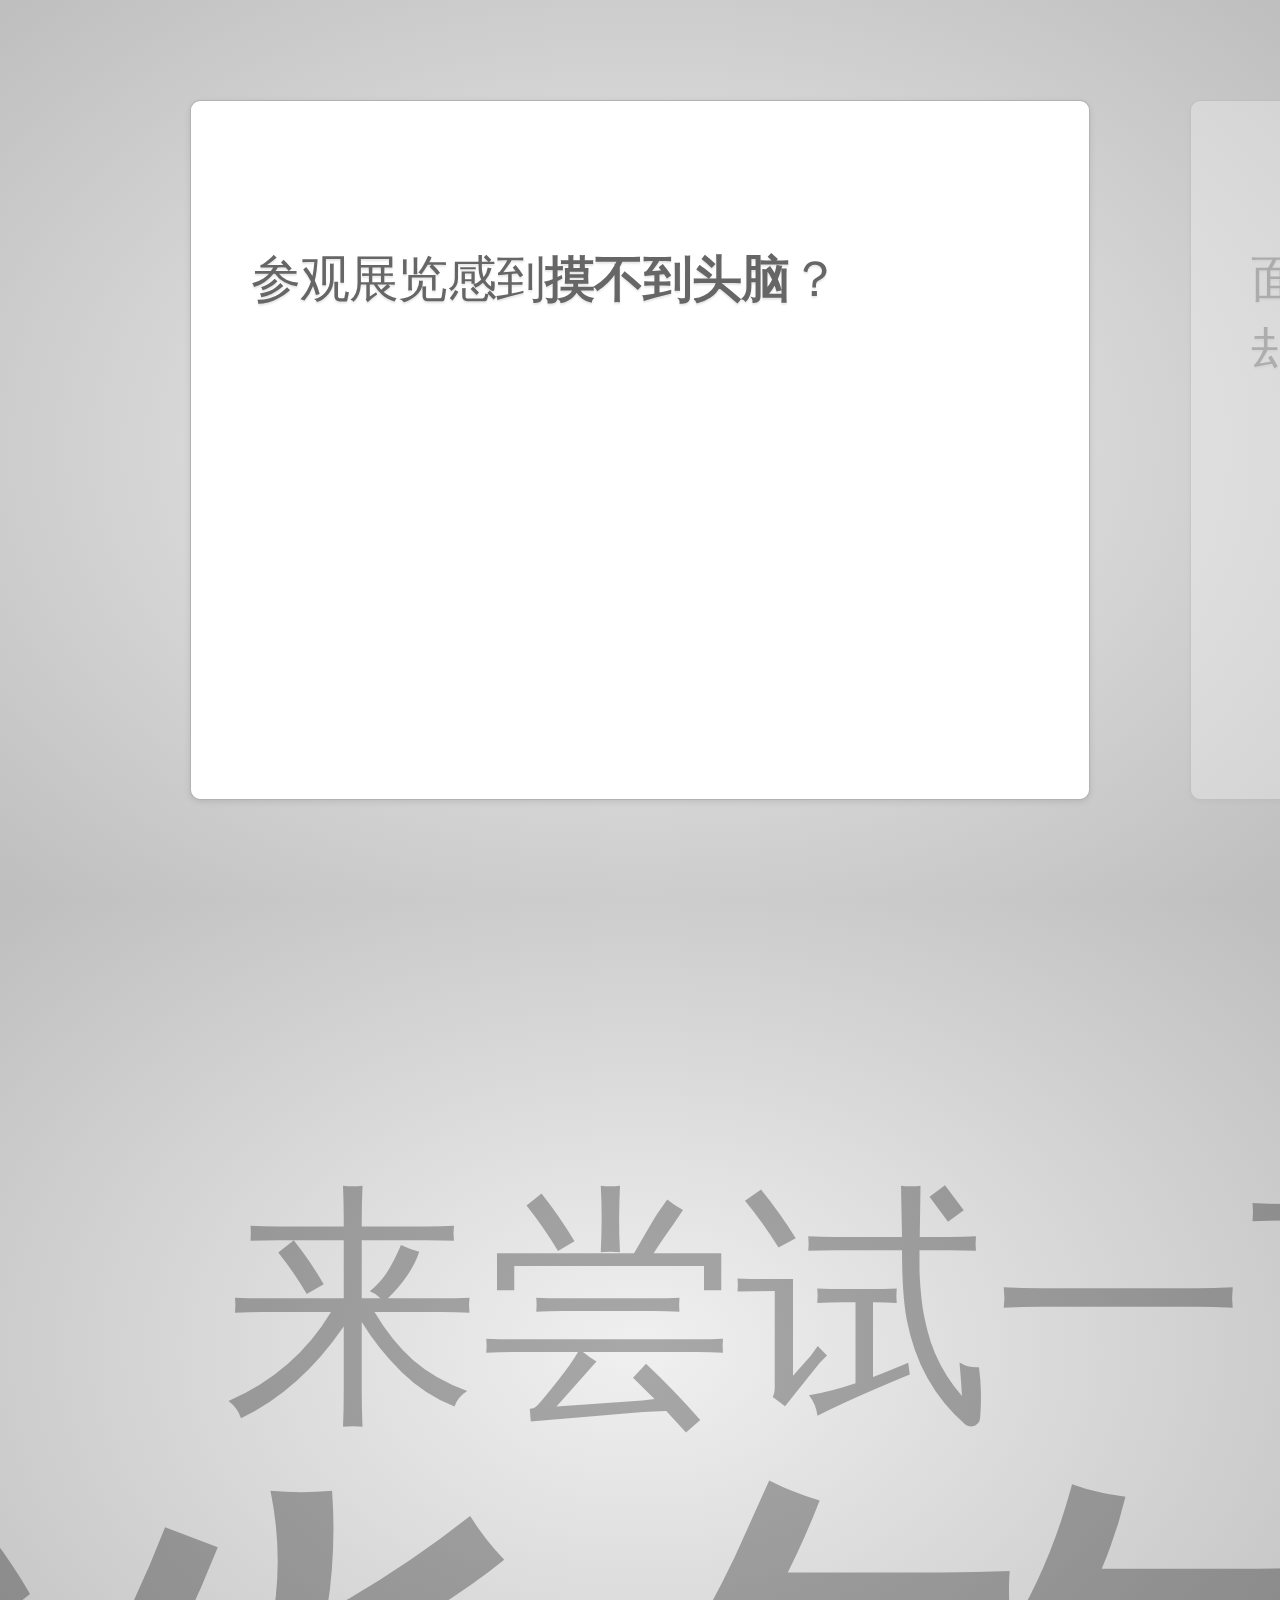
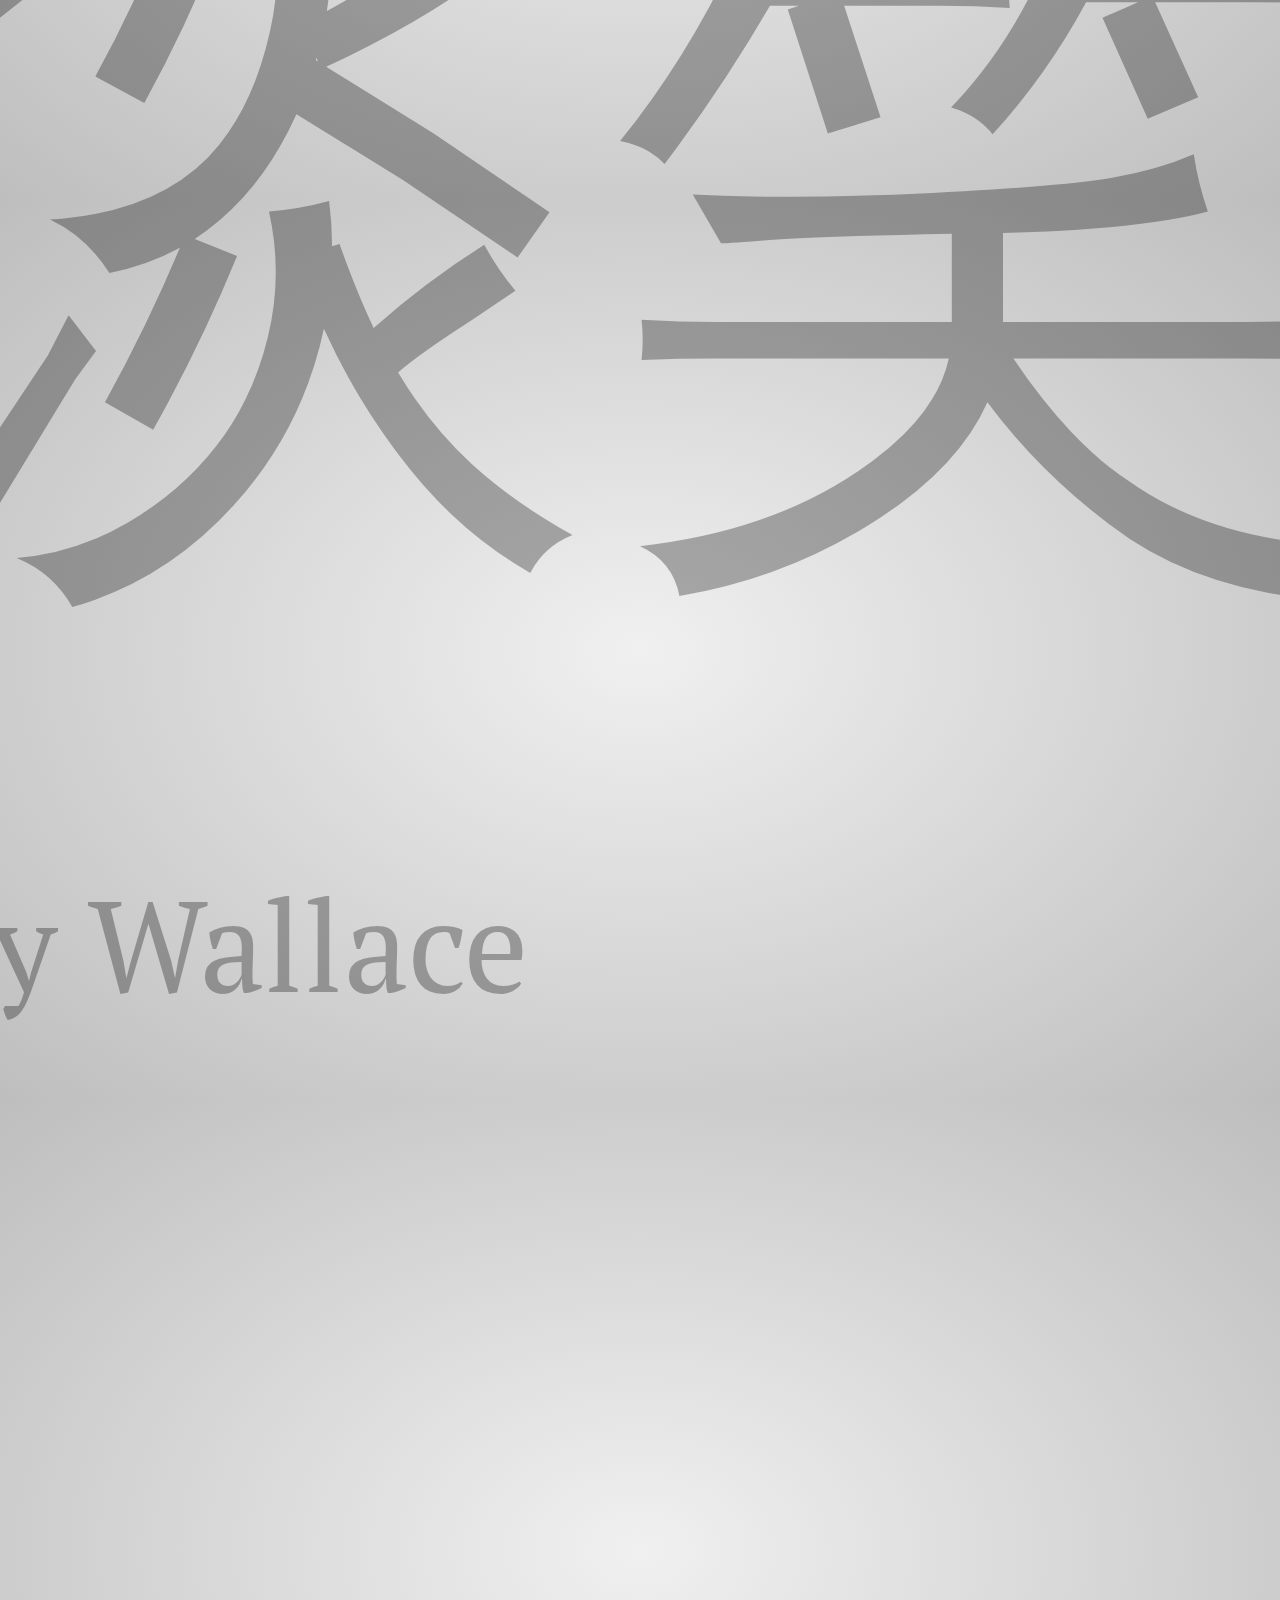
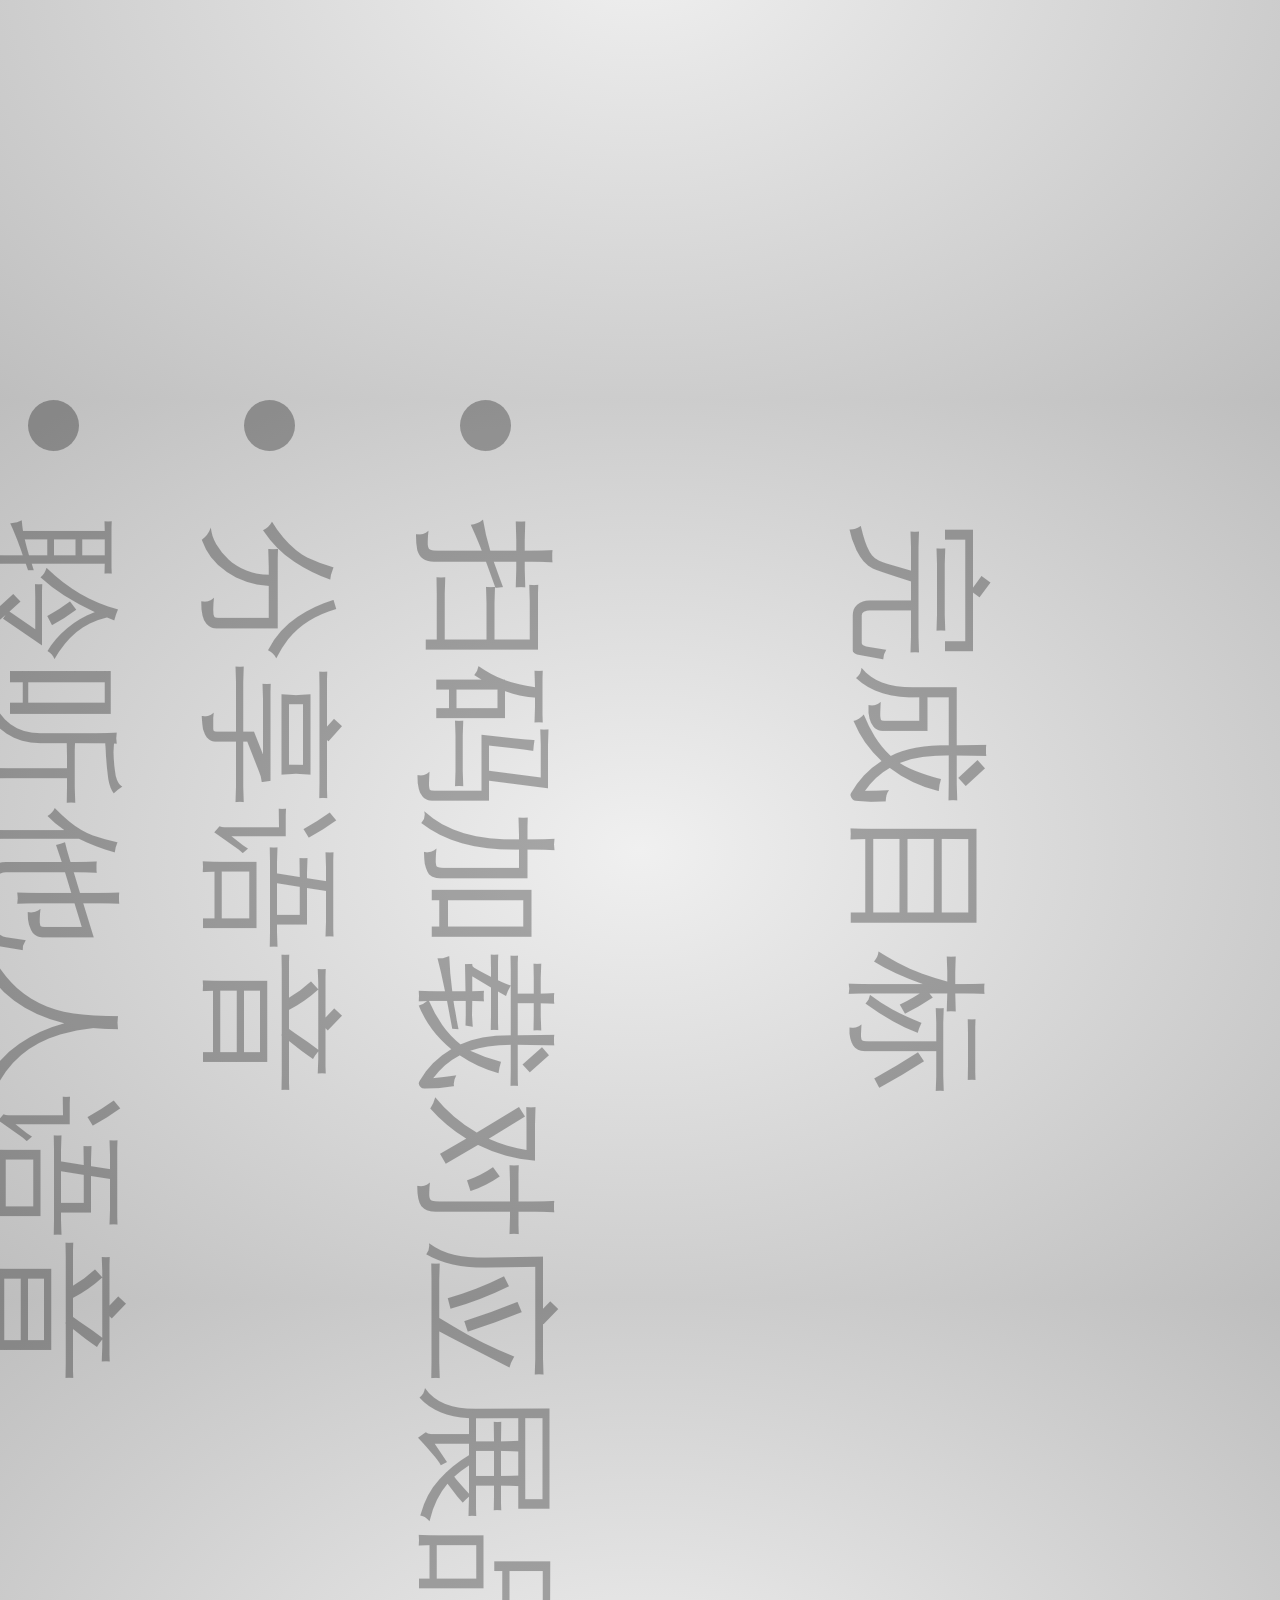
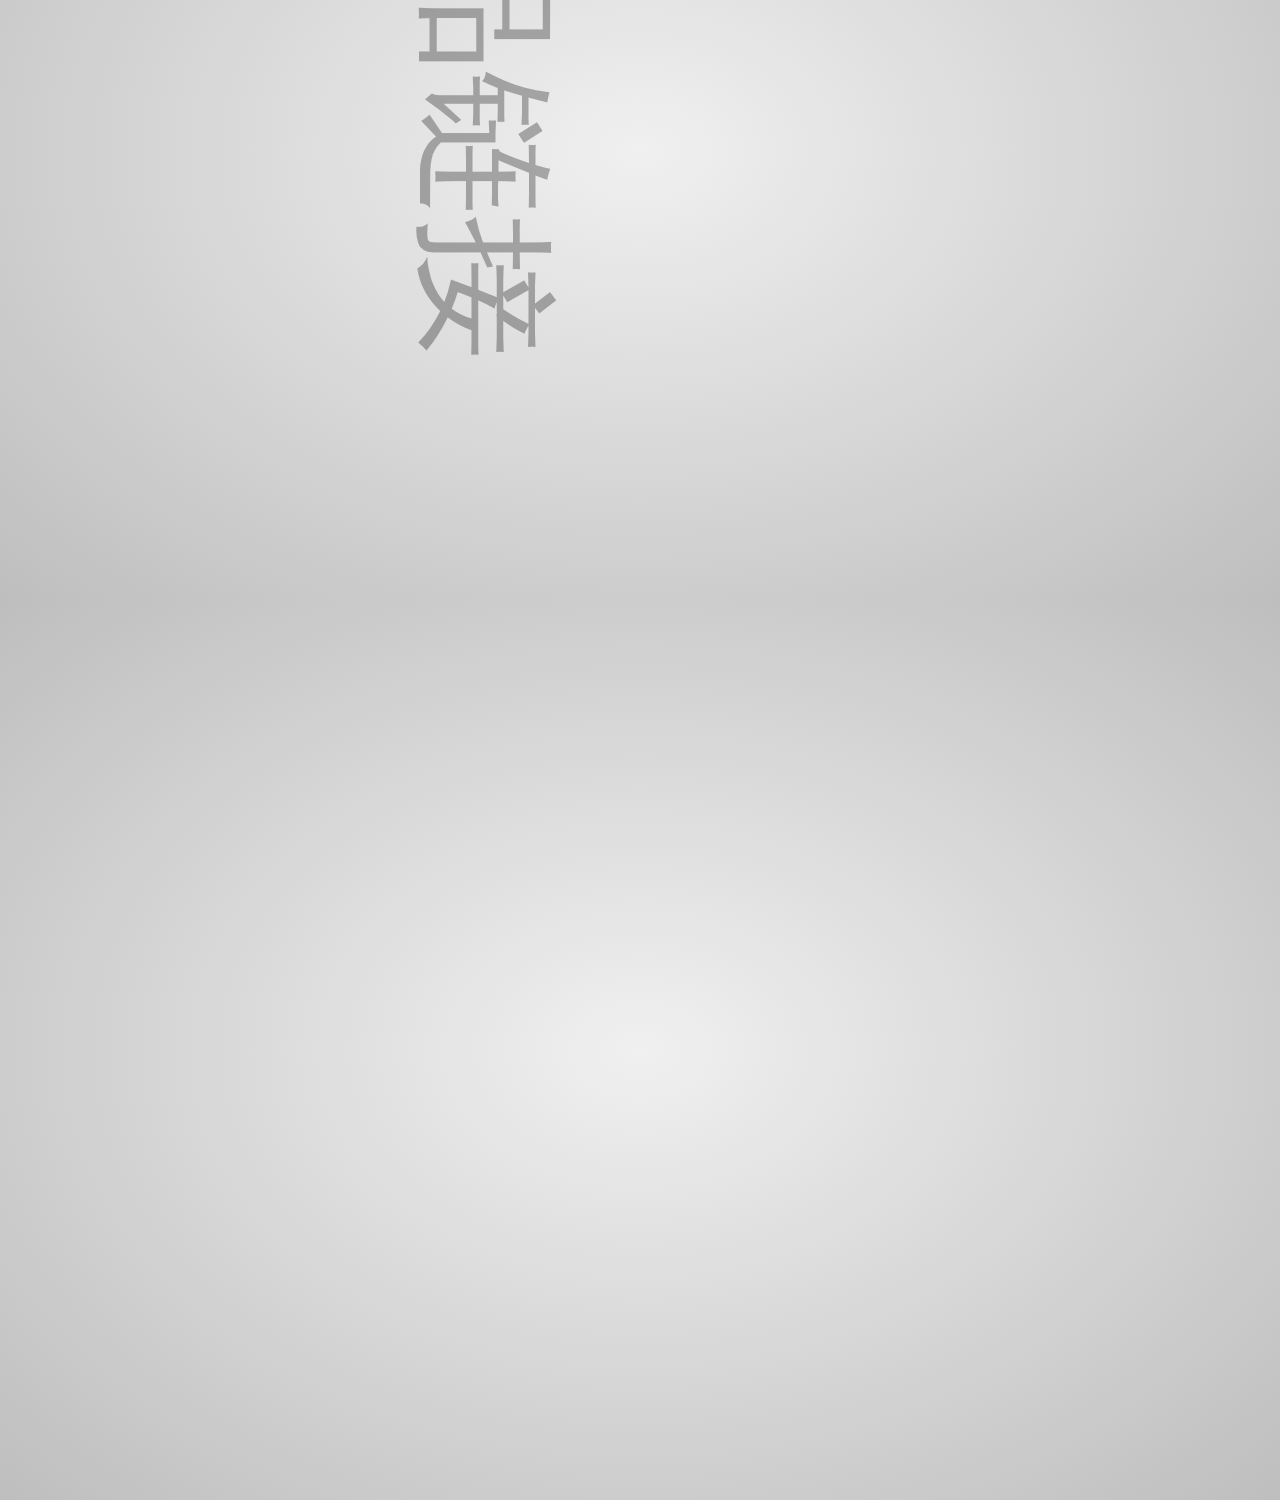
==== about/index.html @ 2c7e1bb3 "Initial about" ====
<!doctype html>

<html lang="en">
<head>
    <meta charset="utf-8" />
    <meta name="viewport" content="width=1024" />
    <meta name="apple-mobile-web-app-capable" content="yes" />
    <title>voice-share | Share your voice on an exact object | by Wallace</title>
    
    <meta name="description" content="voice-share is a tool to share your voice on an exact object." />
    <meta name="author" content="Wallace" />

    <link href="http://fonts.googleapis.com/css?family=Open+Sans:regular,semibold,italic,italicsemibold|PT+Sans:400,700,400italic,700italic|PT+Serif:400,700,400italic,700italic" rel="stylesheet" />

    <link href="css/impress-demo.css" rel="stylesheet" />
    <link href="css/voice-share.css" rel="stylesheet" />
    
    <link rel="shortcut icon" href="favicon.png" />
    <link rel="apple-touch-icon" href="apple-touch-icon.png" />
</head>

<body class="impress-not-supported">

<div class="fallback-message">
    <p>Your browser <b>doesn't support the features required</b> by impress.js, so you are presented with a simplified version of this presentation.</p>
    <p>For the best experience please use the latest <b>Chrome</b>, <b>Safari</b> or <b>Firefox</b> browser.</p>
</div>

<div id="impress">

    <div id="loss" class="step slide" data-x="-1000" data-y="-1500">
        <q>参观展览感到<strong>摸不到头脑</strong>？</q>
    </div>

    <div class="step slide" data-x="0" data-y="-1500">
        <q>
			面对展品<strong>灵感突现</strong>，<br />
			却苦于无法<strong>及时</strong>捕捉？
		</q>
    </div>

    <div class="step slide" data-x="1000" data-y="-1500">
        <q>希望把<strong>独到见解</strong>分享给他人？</q>
    </div>

    <div id="title" class="step" data-x="0" data-y="0" data-scale="4">
        <span class="try">来尝试一下</span>
        <h1>谈笑风生<sup>*</sup></h1>
        <span class="footnote"><sup>*</sup> by Wallace</span>
    </div>

    <div id="author" class="step" data-x="850" data-y="3000" data-rotate="90" data-scale="3">
        <q>Wallace成员（字典序）</q>
		<p><br /></p>
		<table>
			<tr>
				<td>Rholais</td>
				<td>前端开发</td>		
			</tr>
			<tr>
				<td>SBZK</td>
				<td>前端设计</td>		
			</tr>
			<tr>
				<td>Stiller</td>
				<td>后端开发</td>		
			</tr>
		</table>
    </div>

    <div id="goal" class="step" data-x="-1150" data-y="3000" data-rotate="90" data-scale="3">
		<q>完成目标</q>
		<p><br /></p>
        <ul style="list-style-type:disc">
			<li>扫码加载对应展品链接</li>
			<li>分享语音</li>
			<li>聆听他人语音</li>
		</ul>  
    </div>

    <div id="overview" class="step" data-x="0" data-y="700" data-scale="8">
    </div>

</div>

<div class="hint">
    <p>Use a spacebar or arrow keys to navigate</p>
</div>
<script>
if ("ontouchstart" in document.documentElement) { 
    document.querySelector(".hint").innerHTML = "<p>Tap on the left or right to navigate</p>";
}
</script>

<script src="js/impress.js"></script>
<script>impress().init();</script>

</body>
</html>
---- about/css/impress-demo.css ----
/*
    So you like the style of impress.js demo?
    Or maybe you are just curious how it was done?

    You couldn't find a better place to find out!

    Welcome to the stylesheet impress.js demo presentation.

    Please remember that it is not meant to be a part of impress.js and is
    not required by impress.js.
    I expect that anyone creating a presentation for impress.js would create
    their own set of styles.

    But feel free to read through it and learn how to get the most of what
    impress.js provides.

    And let me be your guide.

    Shall we begin?
*/


/*
    We start with a good ol' reset.
    That's the one by Eric Meyer http://meyerweb.com/eric/tools/css/reset/

    You can probably argue if it is needed here, or not, but for sure it
    doesn't do any harm and gives us a fresh start.
*/

html, body, div, span, applet, object, iframe,
h1, h2, h3, h4, h5, h6, p, blockquote, pre,
a, abbr, acronym, address, big, cite, code,
del, dfn, em, img, ins, kbd, q, s, samp,
small, strike, strong, sub, sup, tt, var,
b, u, i, center,
dl, dt, dd, ol, ul, li,
fieldset, form, label, legend,
table, caption, tbody, tfoot, thead, tr, th, td,
article, aside, canvas, details, embed,
figure, figcaption, footer, header, hgroup,
menu, nav, output, ruby, section, summary,
time, mark, audio, video {
    margin: 0;
    padding: 0;
    border: 0;
    font-size: 100%;
    font: inherit;
    vertical-align: baseline;
}

/* HTML5 display-role reset for older browsers */
article, aside, details, figcaption, figure,
footer, header, hgroup, menu, nav, section {
    display: block;
}
body {
    line-height: 1;
}
ol, ul {
    list-style: none;
}
blockquote, q {
    quotes: none;
}
blockquote:before, blockquote:after,
q:before, q:after {
    content: '';
    content: none;
}

table {
    border-collapse: collapse;
    border-spacing: 0;
}

/*
    Now here is when interesting things start to appear.

    We set up <body> styles with default font and nice gradient in the background.
    And yes, there is a lot of repetition there because of -prefixes but we don't
    want to leave anybody behind.
*/
body {
    font-family: 'PT Sans', sans-serif;
    min-height: 740px;

    background: rgb(215, 215, 215);
    background: -webkit-gradient(radial, 50% 50%, 0, 50% 50%, 500, from(rgb(240, 240, 240)), to(rgb(190, 190, 190)));
    background: -webkit-radial-gradient(rgb(240, 240, 240), rgb(190, 190, 190));
    background:    -moz-radial-gradient(rgb(240, 240, 240), rgb(190, 190, 190));
    background:     -ms-radial-gradient(rgb(240, 240, 240), rgb(190, 190, 190));
    background:      -o-radial-gradient(rgb(240, 240, 240), rgb(190, 190, 190));
    background:         radial-gradient(rgb(240, 240, 240), rgb(190, 190, 190));
}

/*
    Now let's bring some text styles back ...
*/
b, strong { font-weight: bold }
i, em { font-style: italic }

/*
    ... and give links a nice look.
*/
a {
    color: inherit;
    text-decoration: none;
    padding: 0 0.1em;
    background: rgba(255,255,255,0.5);
    text-shadow: -1px -1px 2px rgba(100,100,100,0.9);
    border-radius: 0.2em;

    -webkit-transition: 0.5s;
    -moz-transition:    0.5s;
    -ms-transition:     0.5s;
    -o-transition:      0.5s;
    transition:         0.5s;
}

a:hover,
a:focus {
    background: rgba(255,255,255,1);
    text-shadow: -1px -1px 2px rgba(100,100,100,0.5);
}

/*
    Because the main point behind the impress.js demo is to demo impress.js
    we display a fallback message for users with browsers that don't support
    all the features required by it.

    All of the content will be still fully accessible for them, but I want
    them to know that they are missing something - that's what the demo is
    about, isn't it?

    And then we hide the message, when support is detected in the browser.
*/

.fallback-message {
    font-family: sans-serif;
    line-height: 1.3;

    width: 780px;
    padding: 10px 10px 0;
    margin: 20px auto;

    border: 1px solid #E4C652;
    border-radius: 10px;
    background: #EEDC94;
}

.fallback-message p {
    margin-bottom: 10px;
}

.impress-supported .fallback-message {
    display: none;
}

/*
    Now let's style the presentation steps.

    We start with basics to make sure it displays correctly in everywhere ...
*/

.step {
    position: relative;
    width: 900px;
    padding: 40px;
    margin: 20px auto;

    -webkit-box-sizing: border-box;
    -moz-box-sizing:    border-box;
    -ms-box-sizing:     border-box;
    -o-box-sizing:      border-box;
    box-sizing:         border-box;

    font-family: 'PT Serif', georgia, serif;
    font-size: 48px;
    line-height: 1.5;
}

/*
    ... and we enhance the styles for impress.js.

    Basically we remove the margin and make inactive steps a little bit transparent.
*/
.impress-enabled .step {
    margin: 0;
    opacity: 0.3;

    -webkit-transition: opacity 1s;
    -moz-transition:    opacity 1s;
    -ms-transition:     opacity 1s;
    -o-transition:      opacity 1s;
    transition:         opacity 1s;
}

.impress-enabled .step.active { opacity: 1 }

/*
    These 'slide' step styles were heavily inspired by HTML5 Slides:
    http://html5slides.googlecode.com/svn/trunk/styles.css

    ;)

    They cover everything what you see on first three steps of the demo.
*/
.slide {
    display: block;

    width: 900px;
    height: 700px;
    padding: 40px 60px;

    background-color: white;
    border: 1px solid rgba(0, 0, 0, .3);
    border-radius: 10px;
    box-shadow: 0 2px 6px rgba(0, 0, 0, .1);

    color: rgb(102, 102, 102);
    text-shadow: 0 2px 2px rgba(0, 0, 0, .1);

    font-family: 'Open Sans', Arial, sans-serif;
    font-size: 30px;
    line-height: 36px;
    letter-spacing: -1px;
}

.slide q {
    display: block;
    font-size: 50px;
    line-height: 72px;

    margin-top: 100px;
}

.slide q strong {
    white-space: nowrap;
}

/*
    And now we start to style each step separately.

    I agree that this may be not the most efficient, object-oriented and
    scalable way of styling, but most of steps have quite a custom look
    and typography tricks here and there, so they had to be styled separately.

    First is the title step with a big <h1> (no room for padding) and some
    3D positioning along Z axis.
*/

#title {
    padding: 0;
}

#title .try {
    font-size: 64px;
    position: absolute;
    top: -0.5em;
    left: 1.5em;

    -webkit-transform: translateZ(20px);
    -moz-transform:    translateZ(20px);
    -ms-transform:     translateZ(20px);
    -o-transform:      translateZ(20px);
    transform:         translateZ(20px);
}

#title h1 {
    font-size: 190px;

    -webkit-transform: translateZ(50px);
    -moz-transform:    translateZ(50px);
    -ms-transform:     translateZ(50px);
    -o-transform:      translateZ(50px);
    transform:         translateZ(50px);
}

#title .footnote {
    font-size: 32px;
}

/*
    Second step is nothing special, just a text with a link, so it doesn't need
    any special styling.

    Let's move to 'big thoughts' with centered text and custom font sizes.
*/
#big {
    width: 600px;
    text-align: center;
    font-size: 60px;
    line-height: 1;
}

#big b {
    display: block;
    font-size: 250px;
    line-height: 250px;
}

#big .thoughts {
    font-size: 90px;
    line-height: 150px;
}

/*
    'Tiny ideas' just need some tiny styling.
*/
#tiny {
    width: 500px;
    text-align: center;
}

/*
    This step has some animated text ...
*/
#ing { width: 500px }

/*
    ... so we define display to `inline-block` to enable transforms and
    transition duration to 0.5s ...
*/
#ing b {
    display: inline-block;
    -webkit-transition: 0.5s;
    -moz-transition:    0.5s;
    -ms-transition:     0.5s;
    -o-transition:      0.5s;
    transition:         0.5s;
}

/*
    ... and we want 'positioning` word to move up a bit when the step gets
    `present` class ...
*/
#ing.present .positioning {
    -webkit-transform: translateY(-10px);
    -moz-transform:    translateY(-10px);
    -ms-transform:     translateY(-10px);
    -o-transform:      translateY(-10px);
    transform:         translateY(-10px);
}

/*
    ... 'rotating' to rotate a quarter of a second later ...
*/
#ing.present .rotating {
    -webkit-transform: rotate(-10deg);
    -moz-transform:    rotate(-10deg);
    -ms-transform:     rotate(-10deg);
    -o-transform:      rotate(-10deg);
    transform:         rotate(-10deg);

    -webkit-transition-delay: 0.25s;
    -moz-transition-delay:    0.25s;
    -ms-transition-delay:     0.25s;
    -o-transition-delay:      0.25s;
    transition-delay:         0.25s;
}

/*
    ... and 'scaling' to scale down after another quarter of a second.
*/
#ing.present .scaling {
    -webkit-transform: scale(0.7);
    -moz-transform:    scale(0.7);
    -ms-transform:     scale(0.7);
    -o-transform:      scale(0.7);
    transform:         scale(0.7);

    -webkit-transition-delay: 0.5s;
    -moz-transition-delay:    0.5s;
    -ms-transition-delay:     0.5s;
    -o-transition-delay:      0.5s;
    transition-delay:         0.5s;
}

/*
    The 'imagination' step is again some boring font-sizing.
*/

#imagination {
    width: 600px;
}

#imagination .imagination {
    font-size: 78px;
}

/*
    There is nothing really special about 'use the source, Luke' step, too,
    except maybe of the Yoda background.

    As you can see below I've 'hard-coded' it in data URL.
    That's not the best way to serve images, but because that's just this one
    I decided it will be OK to have it this way.

    Just make sure you don't blindly copy this approach.
*/
#source {
    width: 700px;
    padding-bottom: 300px;

    /* Yoda Icon :: Pixel Art from Star Wars http://www.pixeljoint.com/pixelart/1423.htm */
    background-image: url([data-uri]);
    background-position: bottom right;
    background-repeat: no-repeat;
}

#source q {
    font-size: 60px;
}

/*
    And the "it's in 3D" step again brings some 3D typography - just for fun.

    Because we want to position <span> elements in 3D we set transform-style to
    `preserve-3d` on the paragraph.
    It is not needed by webkit browsers, but it is in Firefox. It's hard to say
    which behaviour is correct as 3D transforms spec is not very clear about it.
*/
#its-in-3d p {
    -webkit-transform-style: preserve-3d;
    -moz-transform-style:    preserve-3d; /* Y U need this Firefox?! */
    -ms-transform-style:     preserve-3d;
    -o-transform-style:      preserve-3d;
    transform-style:         preserve-3d;
}

/*
    Below we position each word separately along Z axis and we want it to transition
    to default position in 0.5s when the step gets `present` class.

    Quite a simple idea, but lot's of styles and prefixes.
*/
#its-in-3d span,
#its-in-3d b {
    display: inline-block;
    -webkit-transform: translateZ(40px);
    -moz-transform:    translateZ(40px);
    -ms-transform:     translateZ(40px);
    -o-transform:      translateZ(40px);
     transform:        translateZ(40px);

    -webkit-transition: 0.5s;
    -moz-transition:    0.5s;
    -ms-transition:     0.5s;
    -o-transition:      0.5s;
    transition:         0.5s;
}

#its-in-3d .have {
    -webkit-transform: translateZ(-40px);
    -moz-transform:    translateZ(-40px);
    -ms-transform:     translateZ(-40px);
    -o-transform:      translateZ(-40px);
    transform:         translateZ(-40px);
}

#its-in-3d .you {
    -webkit-transform: translateZ(20px);
    -moz-transform:    translateZ(20px);
    -ms-transform:     translateZ(20px);
    -o-transform:      translateZ(20px);
    transform:         translateZ(20px);
}

#its-in-3d .noticed {
    -webkit-transform: translateZ(-40px);
    -moz-transform:    translateZ(-40px);
    -ms-transform:     translateZ(-40px);
    -o-transform:      translateZ(-40px);
    transform:         translateZ(-40px);
}

#its-in-3d .its {
    -webkit-transform: translateZ(60px);
    -moz-transform:    translateZ(60px);
    -ms-transform:     translateZ(60px);
    -o-transform:      translateZ(60px);
    transform:         translateZ(60px);
}

#its-in-3d .in {
    -webkit-transform: translateZ(-10px);
    -moz-transform:    translateZ(-10px);
    -ms-transform:     translateZ(-10px);
    -o-transform:      translateZ(-10px);
    transform:         translateZ(-10px);
}

#its-in-3d .footnote {
    font-size: 32px;

    -webkit-transform: translateZ(-10px);
    -moz-transform:    translateZ(-10px);
    -ms-transform:     translateZ(-10px);
    -o-transform:      translateZ(-10px);
    transform:         translateZ(-10px);
}

#its-in-3d.present span,
#its-in-3d.present b {
    -webkit-transform: translateZ(0px);
    -moz-transform:    translateZ(0px);
    -ms-transform:     translateZ(0px);
    -o-transform:      translateZ(0px);
    transform:         translateZ(0px);
}

/*
    The last step is an overview.
    There is no content in it, so we make sure it's not visible because we want
    to be able to click on other steps.

*/
#overview { display: none }

/*
    We also make other steps visible and give them a pointer cursor using the
    `impress-on-` class.
*/
.impress-on-overview .step {
    opacity: 1;
    cursor: pointer;
}


/*
    Now, when we have all the steps styled let's give users a hint how to navigate
    around the presentation.

    The best way to do this would be to use JavaScript, show a delayed hint for a
    first time users, then hide it and store a status in cookie or localStorage...

    But I wanted to have some CSS fun and avoid additional scripting...

    Let me explain it first, so maybe the transition magic will be more readable
    when you read the code.

    First of all I wanted the hint to appear only when user is idle for a while.
    You can't detect the 'idle' state in CSS, but I delayed a appearing of the
    hint by 5s using transition-delay.

    You also can't detect in CSS if the user is a first-time visitor, so I had to
    make an assumption that I'll only show the hint on the first step. And when
    the step is changed hide the hint, because I can assume that user already
    knows how to navigate.

    To summarize it - hint is shown when the user is on the first step for longer
    than 5 seconds.

    The other problem I had was caused by the fact that I wanted the hint to fade
    in and out. It can be easily achieved by transitioning the opacity property.
    But that also meant that the hint was always on the screen, even if totally
    transparent. It covered part of the screen and you couldn't correctly clicked
    through it.
    Unfortunately you cannot transition between display `block` and `none` in pure
    CSS, so I needed a way to not only fade out the hint but also move it out of
    the screen.

    I solved this problem by positioning the hint below the bottom of the screen
    with CSS transform and moving it up to show it. But I also didn't want this move
    to be visible. I wanted the hint only to fade in and out visually, so I delayed
    the fade in transition, so it starts when the hint is already in its correct
    position on the screen.

    I know, it sounds complicated ... maybe it would be easier with the code?
*/

.hint {
    /*
        We hide the hint until presentation is started and from browsers not supporting
        impress.js, as they will have a linear scrollable view ...
    */
    display: none;

    /*
        ... and give it some fixed position and nice styles.
    */
    position: fixed;
    left: 0;
    right: 0;
    bottom: 200px;

    background: rgba(0,0,0,0.5);
    color: #EEE;
    text-align: center;

    font-size: 50px;
    padding: 20px;

    z-index: 100;

    /*
        By default we don't want the hint to be visible, so we make it transparent ...
    */
    opacity: 0;

    /*
        ... and position it below the bottom of the screen (relative to it's fixed position)
    */
    -webkit-transform: translateY(400px);
    -moz-transform:    translateY(400px);
    -ms-transform:     translateY(400px);
    -o-transform:      translateY(400px);
    transform:         translateY(400px);

    /*
        Now let's imagine that the hint is visible and we want to fade it out and move out
        of the screen.

        So we define the transition on the opacity property with 1s duration and another
        transition on transform property delayed by 1s so it will happen after the fade out
        on opacity finished.

        This way user will not see the hint moving down.
    */
    -webkit-transition: opacity 1s, -webkit-transform 0.5s 1s;
    -moz-transition:    opacity 1s,    -moz-transform 0.5s 1s;
    -ms-transition:     opacity 1s,     -ms-transform 0.5s 1s;
    -o-transition:      opacity 1s,      -o-transform 0.5s 1s;
    transition:         opacity 1s,         transform 0.5s 1s;
}

/*
    Now we 'enable' the hint when presentation is initialized ...
*/
.impress-enabled .hint { display: block }

/*
    ... and we will show it when the first step (with id 'bored') is active.
*/
.impress-on-bored .hint {
    /*
        We remove the transparency and position the hint in its default fixed
        position.
    */
    opacity: 1;

    -webkit-transform: translateY(0px);
    -moz-transform:    translateY(0px);
    -ms-transform:     translateY(0px);
    -o-transform:      translateY(0px);
    transform:         translateY(0px);

    /*
        Now for fade in transition we have the oposite situation from the one
        above.

        First after 4.5s delay we animate the transform property to move the hint
        into its correct position and after that we fade it in with opacity
        transition.
    */
    -webkit-transition: opacity 1s 5s, -webkit-transform 0.5s 4.5s;
    -moz-transition:    opacity 1s 5s,    -moz-transform 0.5s 4.5s;
    -ms-transition:     opacity 1s 5s,     -ms-transform 0.5s 4.5s;
    -o-transition:      opacity 1s 5s,      -o-transform 0.5s 4.5s;
    transition:         opacity 1s 5s,         transform 0.5s 4.5s;
}

/*
    And as the last thing there is a workaround for quite strange bug.
    It happens a lot in Chrome. I don't remember if I've seen it in Firefox.

    Sometimes the element positioned in 3D (especially when it's moved back
    along Z axis) is not clickable, because it falls 'behind' the <body>
    element.

    To prevent this, I decided to make <body> non clickable by setting
    pointer-events property to `none` value.
    Value if this property is inherited, so to make everything else clickable
    I bring it back on the #impress element.

    If you want to know more about `pointer-events` here are some docs:
    https://developer.mozilla.org/en/CSS/pointer-events

    There is one very important thing to notice about this workaround - it makes
    everything 'unclickable' except what's in #impress element.

    So use it wisely ... or don't use at all.
*/
.impress-enabled          { pointer-events: none }
.impress-enabled #impress { pointer-events: auto }

/*
    There is one funny thing I just realized.

    Thanks to this workaround above everything except #impress element is invisible
    for click events. That means that the hint element is also not clickable.
    So basically all of this transforms and delayed transitions trickery was probably
    not needed at all...

    But it was fun to learn about it, wasn't it?
*/

/*
    That's all I have for you in this file.
    Thanks for reading. I hope you enjoyed it at least as much as I enjoyed writing it
    for you.
*/
---- about/css/voice-share.css ----
table {
    width:100%;
}
table, th, td {
    border: 0px solid black;
    border-collapse: collapse;
}
th, td {
    padding: 5px;
    text-align: left;
}
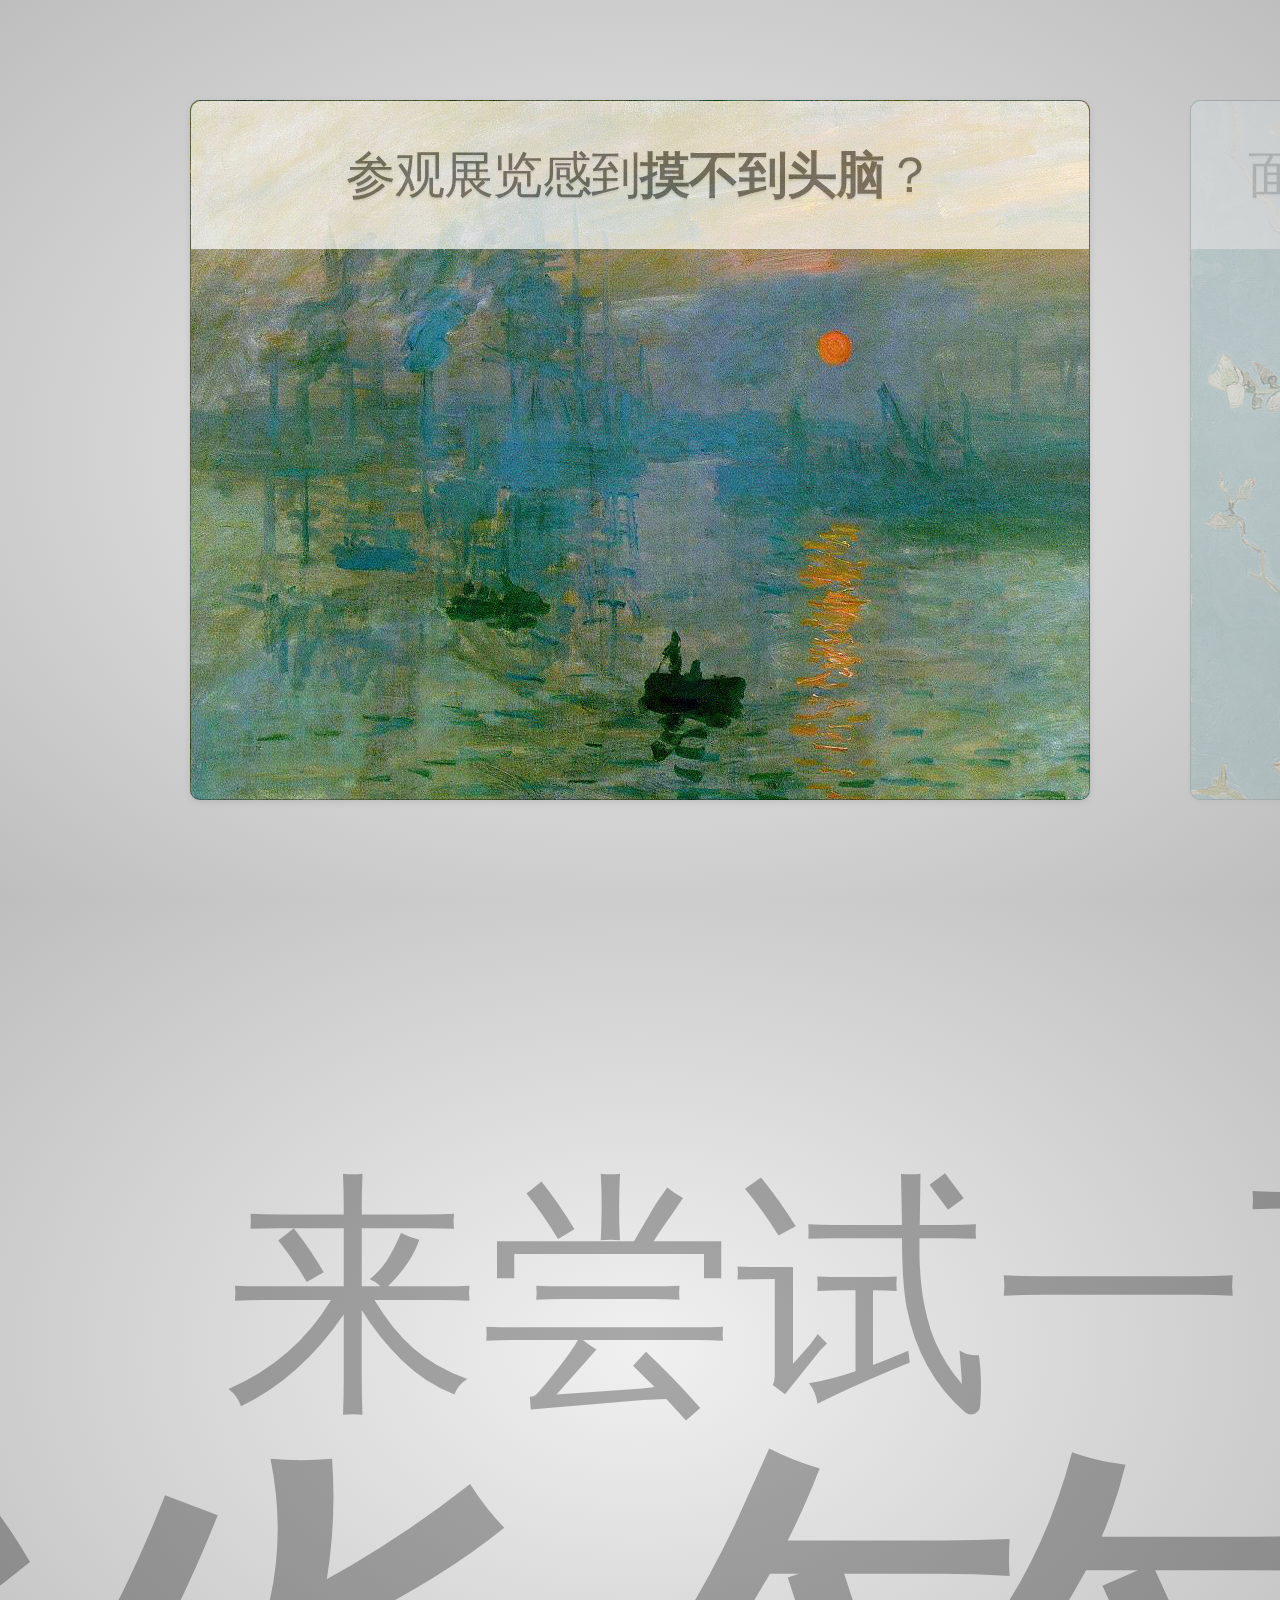
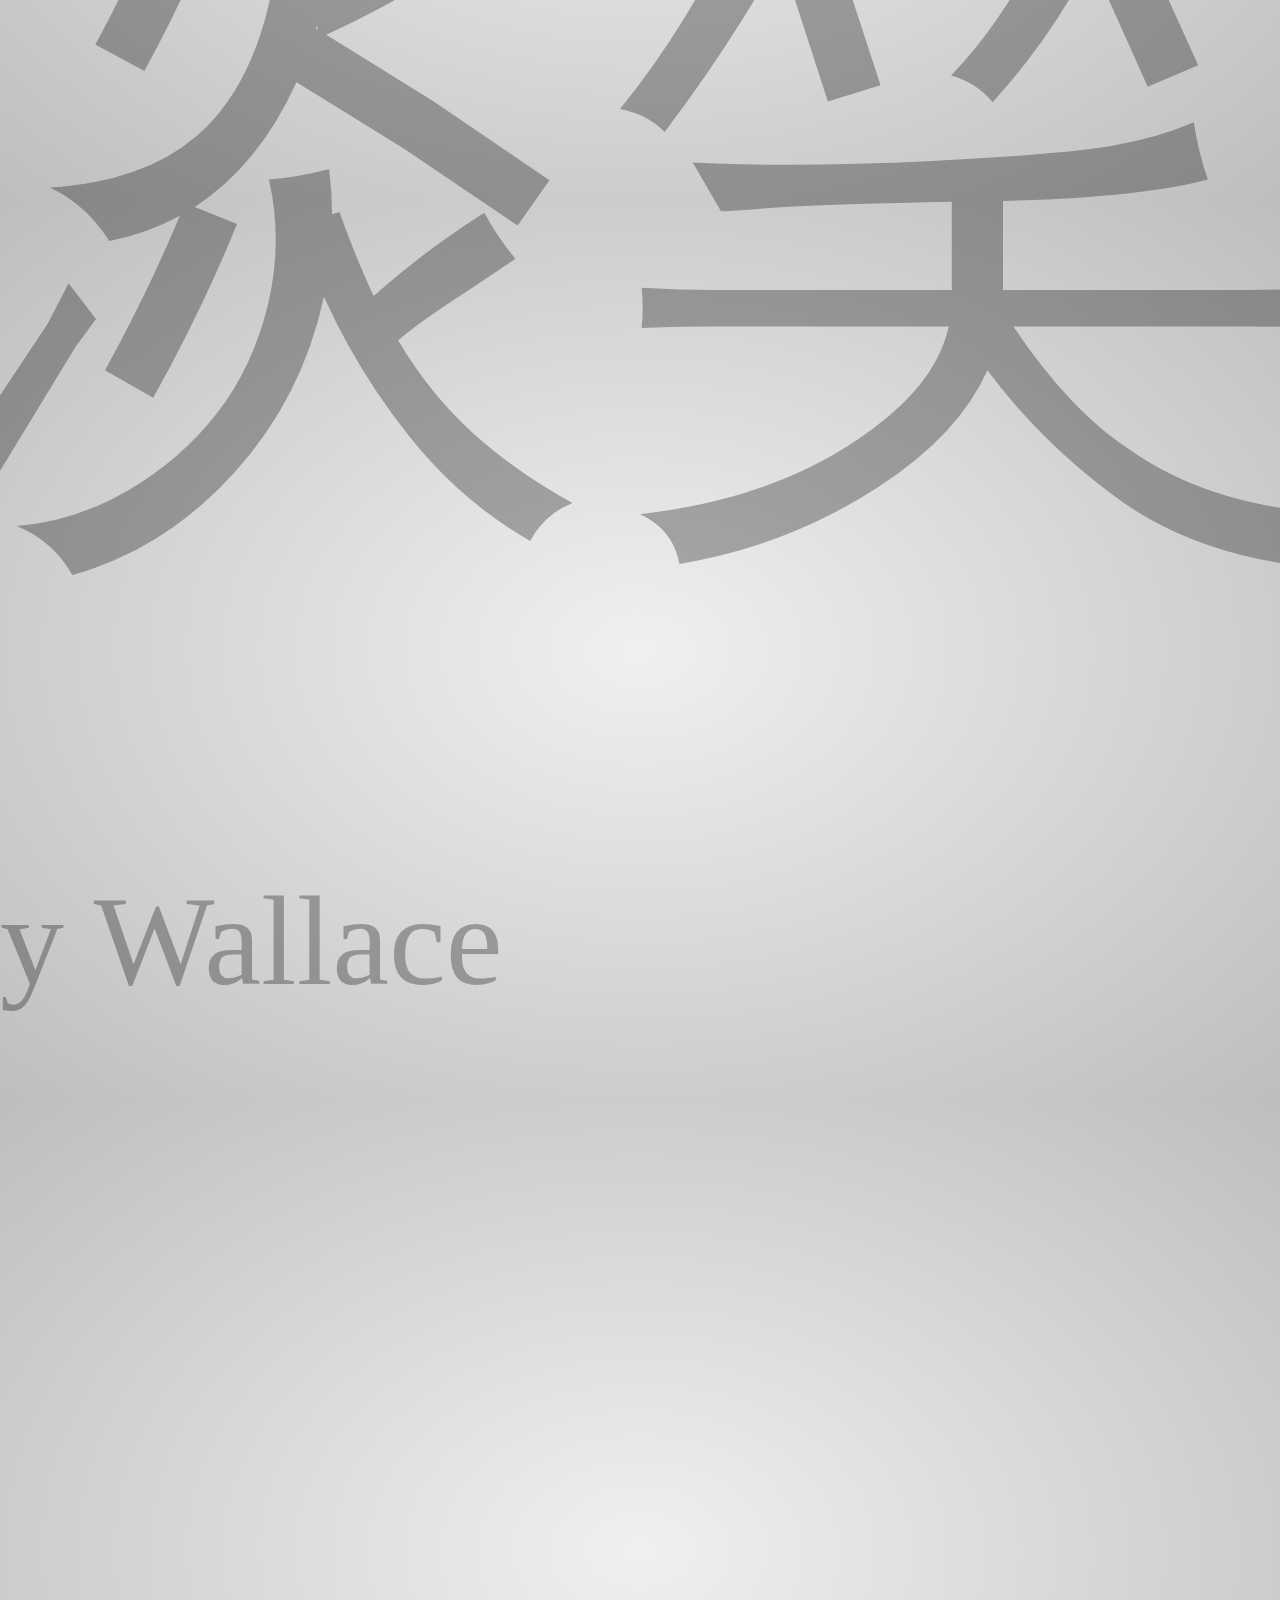
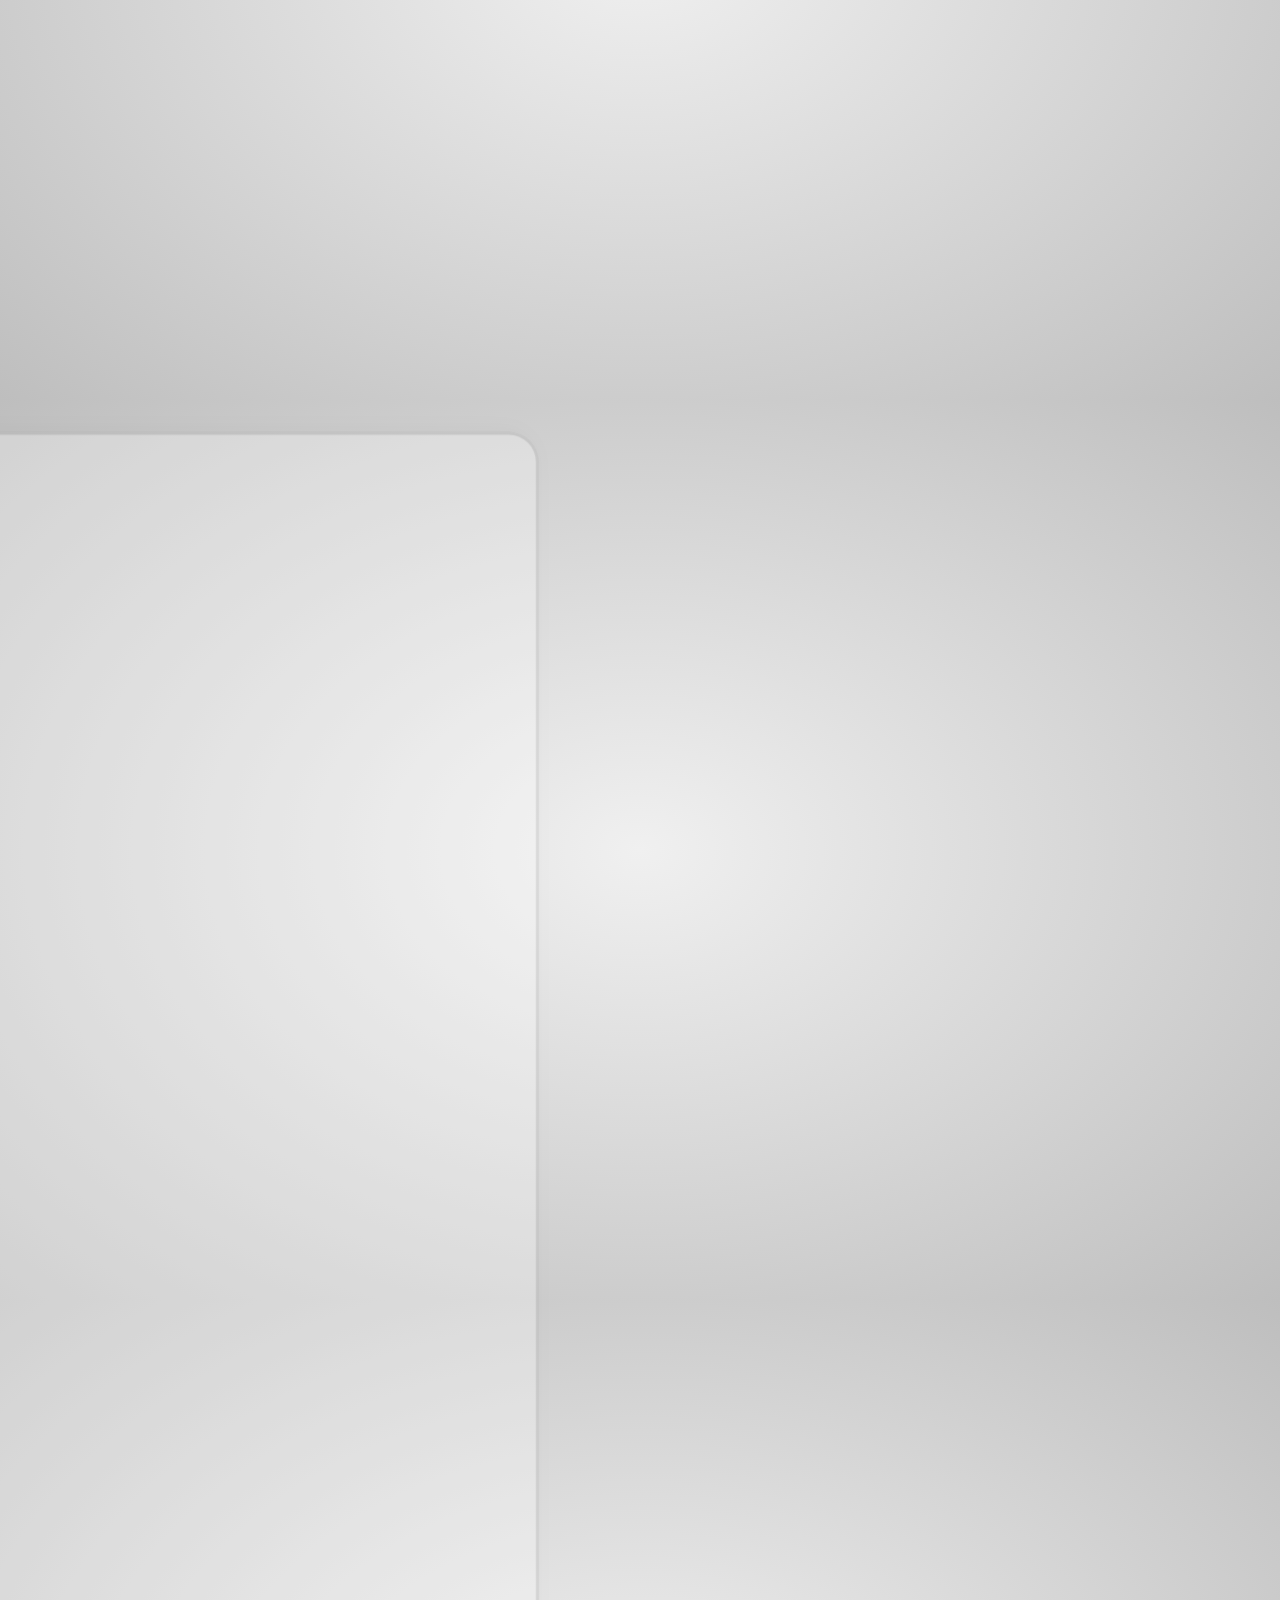
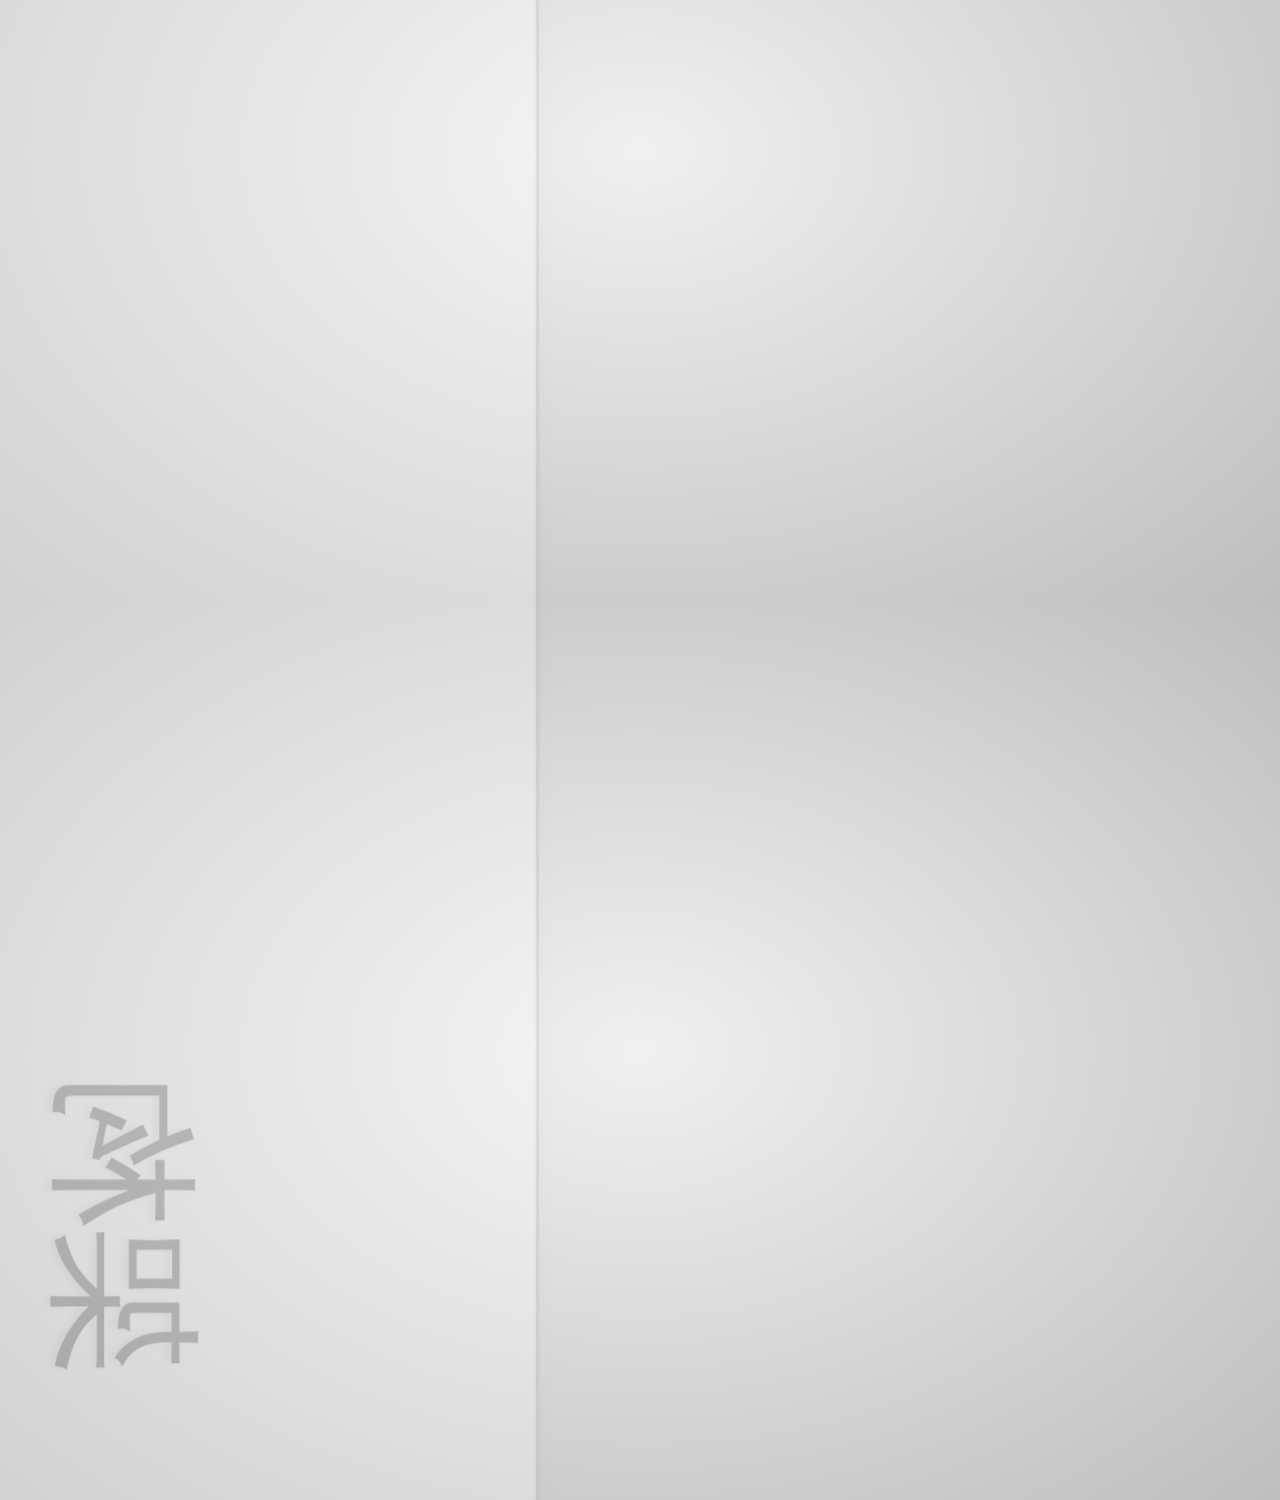
==== commit 5bfcf1de: "Final Presentation" ====
--- a/about/index.html
+++ b/about/index.html
@@ -9,8 +9,6 @@
     
     <meta name="description" content="voice-share is a tool to share your voice on an exact object." />
     <meta name="author" content="Wallace" />
-
-    <link href="http://fonts.googleapis.com/css?family=Open+Sans:regular,semibold,italic,italicsemibold|PT+Sans:400,700,400italic,700italic|PT+Serif:400,700,400italic,700italic" rel="stylesheet" />
 
     <link href="css/impress-demo.css" rel="stylesheet" />
     <link href="css/voice-share.css" rel="stylesheet" />
@@ -29,18 +27,23 @@
 <div id="impress">
 
     <div id="loss" class="step slide" data-x="-1000" data-y="-1500">
-        <q>参观展览感到<strong>摸不到头脑</strong>？</q>
+		<div class="describe">
+			<q>参观展览感到<strong>摸不到头脑</strong>？</q>
+		</div>
     </div>
 
-    <div class="step slide" data-x="0" data-y="-1500">
-        <q>
-			面对展品<strong>灵感突现</strong>，<br />
-			却苦于无法<strong>及时</strong>捕捉？
-		</q>
+    <div id="express" class="step slide" data-x="0" data-y="-1500">
+		<div class="describe">
+			<q>
+				面对展品<strong>灵感突现</strong>却无法<strong>及时</strong>捕捉？
+			</q>
+		</div>
     </div>
 
-    <div class="step slide" data-x="1000" data-y="-1500">
-        <q>希望把<strong>独到见解</strong>分享给他人？</q>
+    <div id="share" class="step slide" data-x="1000" data-y="-1500">
+		<div class="describe">
+			<q>希望把<strong>独到见解</strong>分享给他人？</q>
+		</div>
     </div>
 
     <div id="title" class="step" data-x="0" data-y="0" data-scale="4">
@@ -49,26 +52,42 @@
         <span class="footnote"><sup>*</sup> by Wallace</span>
     </div>
 
-    <div id="author" class="step" data-x="850" data-y="3000" data-rotate="90" data-scale="3">
+    <div id="author" class="step slide" data-x="850" data-y="3000" data-rotate="90" data-scale="3">
         <q>Wallace成员（字典序）</q>
 		<p><br /></p>
 		<table>
 			<tr>
-				<td>Rholais</td>
+				<td>任然</td>
+				<td>后端开发</td>		
+			</tr>
+			<tr>
+				<td>李浩成</td>
 				<td>前端开发</td>		
 			</tr>
 			<tr>
-				<td>SBZK</td>
+				<td>张中伟</td>
+				<td>界面设计</td>
+			</tr>
+			<tr>
+				<td>张炜康</td>
 				<td>前端设计</td>		
 			</tr>
-			<tr>
-				<td>Stiller</td>
-				<td>后端开发</td>		
-			</tr>
+
 		</table>
     </div>
 
-    <div id="goal" class="step" data-x="-1150" data-y="3000" data-rotate="90" data-scale="3">
+    <div id="us" class="step slide" data-x="850" data-y="3000" data-z="-10" data-rotate="90" data-rotate-x="-180"  data-scale="3">
+		<img src="../img/us.png" />
+    </div>
+
+    <div id="arch" class="step slide" data-x="-2150" data-y="3000" data-z="10" data-rotate="90" data-rotate-x="-180" data-scale="3">
+		<q>架构</q>
+		<p><br /></p>
+        <img src="../img/arch/arch.png" /> 
+    </div>
+
+	
+    <div id="goal" class="step" data-x="-4150" data-y="3000" data-z="10" data-rotate="90" data-rotate-x="-180" data-scale="3">
 		<q>完成目标</q>
 		<p><br /></p>
         <ul style="list-style-type:disc">
@@ -78,6 +97,7 @@
 		</ul>  
     </div>
 
+	
     <div id="overview" class="step" data-x="0" data-y="700" data-scale="8">
     </div>
 
--- a/about/css/impress-demo.css
+++ b/about/css/impress-demo.css
@@ -211,7 +211,7 @@
 
     width: 900px;
     height: 700px;
-    padding: 40px 60px;
+    padding: 0px 60px;
 
     background-color: white;
     border: 1px solid rgba(0, 0, 0, .3);
@@ -219,8 +219,7 @@
     box-shadow: 0 2px 6px rgba(0, 0, 0, .1);
 
     color: rgb(102, 102, 102);
-    text-shadow: 0 2px 2px rgba(0, 0, 0, .1);
-
+ 
     font-family: 'Open Sans', Arial, sans-serif;
     font-size: 30px;
     line-height: 36px;
@@ -228,11 +227,12 @@
 }
 
 .slide q {
-    display: block;
-    font-size: 50px;
-    line-height: 72px;
-
-    margin-top: 100px;
+	display: block;
+	font-size: 50px;
+	line-height: 72px;
+	text-shadow: 0 2px 2px rgba(0, 0, 0, .1);
+
+	margin-top: 100px;
 }
 
 .slide q strong {
--- a/about/css/voice-share.css
+++ b/about/css/voice-share.css
@@ -8,4 +8,52 @@
 th, td {
     padding: 5px;
     text-align: left;
+}
+
+div .describe {
+	height: 148px;
+	width: 100%;
+	position: relative;
+	top: 0px;
+	background: #fff;
+	opacity:0.7;
+	padding: 0px;
+	border-top-left-radius: 10px;
+	border-top-right-radius: 10px;
+	border-bottom-right-radius: 0px;
+	border-bottom-left-radius: 0px;
+}
+
+div .describe q {
+	margin-top: 0px;
+	line-height: 148px;
+	text-align: center;
+	vertical-align: text-middle;
+}
+
+div #loss {
+	background-image: url("../../img/levant.jpg");
+	padding: 0px;
+    margin: 0px auto;
+}
+
+div #express {
+	background-image: url("../../img/almond.jpg");
+	padding: 0px;
+    margin: 0px auto;
+}
+
+div #share {
+	background-image: url("../../img/nighthawks.jpg");
+	padding: 0px;
+    margin: 0px auto;
+}
+
+img {
+	display: block;
+    margin: auto;
+}
+
+q {
+	margin-top: 50px
 }